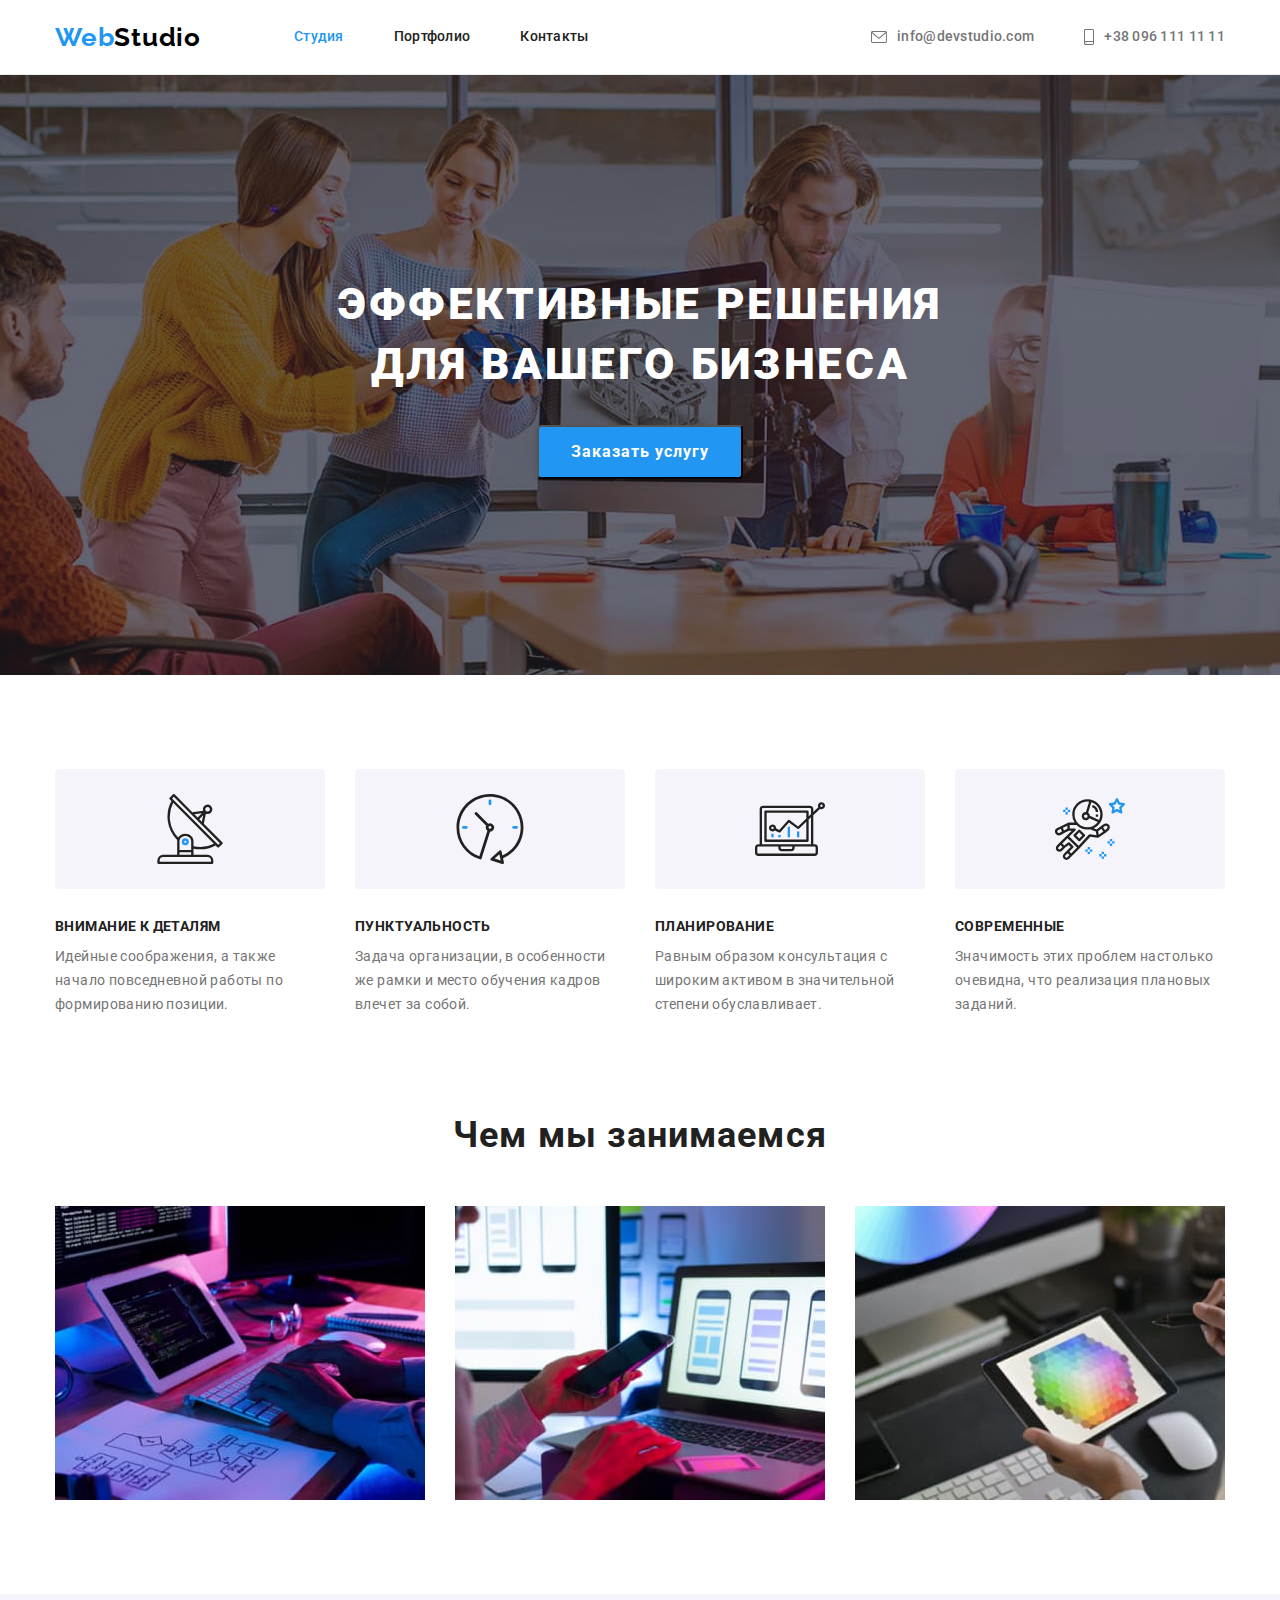
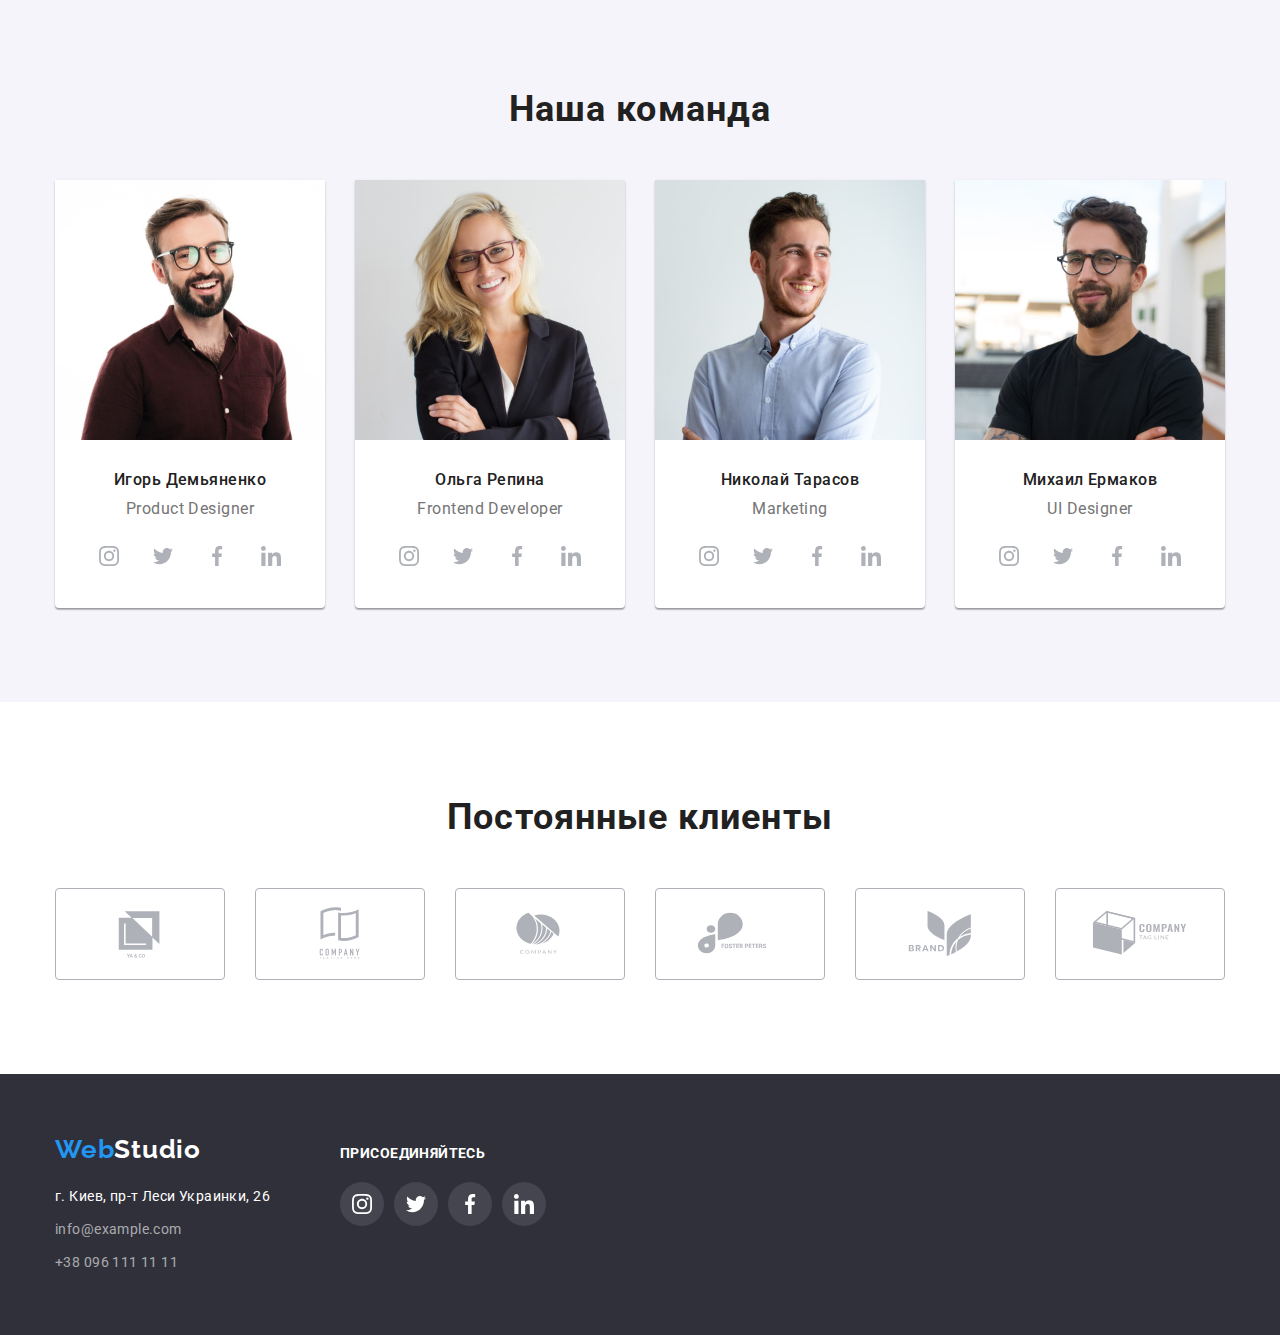
==== index.html @ 3f18d4ec "hw-5+" ====
<!DOCTYPE html>
<html lang="ru">
  <head>
    <meta charset="UTF-8" />
    <meta http-equiv="X-UA-Compatible" content="IE=edge" />
    <meta name="viewport" content="width=device-width, initial-scale=1.0" />
    <title>Главная</title>
    <link
      rel="stylesheet"
      href="https://cdnjs.cloudflare.com/ajax/libs/modern-normalize/1.1.0/modern-normalize.min.css"
    />
    <link rel="stylesheet" href="./css/styles.css" />
    <link rel="preconnect" href="https://fonts.googleapis.com" />
    <link rel="preconnect" href="https://fonts.gstatic.com" crossorigin />
    <link
      href="https://fonts.googleapis.com/css2?family=Raleway:wght@700&family=Roboto:wght@400;500;700;900&display=swap"
      rel="stylesheet"
    />
  </head>

  <body>
    <header class="header">
      <div class="container cont-header">
        <a class="logo-header" href=""
          ><span class="logo-web">Web</span>Studio</a
        >
        <nav>
          <ul class="menu-nav list">
            <li class="nav-item"><a href="" class="link current">Студия</a></li>
            <li class="nav-item">
              <a href="./portfolio.html" class="link ">Портфолио</a>
            </li>
            <li class="nav-item"><a href="" class="link">Контакты</a></li>
          </ul>
        </nav>
        <ul class="contacts list">
          <li class="nav-item">
            <a href="mailto:info@devstudio.com" class="link">
              <svg class="contacts-item" width="16" height="12">
                <use href="./images/icons.svg#icon-envelope"></use>
              </svg>
              info@devstudio.com</a
            >
          </li>
          <li class="nav-item">
            <a href="tel:+380961111111" class="link">
              <svg class="contacts-item" width="10" height="16">
                <use href="./images/icons.svg#icon-smartphone"></use>
              </svg>

              +38 096 111 11 11</a
            >
          </li>
        </ul>
      </div>
    </header>

    <main>
      <!-- Section-1 (Herro) -->
      <section class="section herro">
        <h1 class="herro-title">
          Эффективные решения<br />
          для вашего бизнеса
        </h1>
        <button type="button" class="button-order">Заказать услугу</button>
      </section>

      <!-- Section-2 -->
      <section class="section">
        <div class="container">
          <!-- <h2>Особенности</h2> -->
          <ul class="feature list">
            <li class="item antenna">
              <div class="feature-logo">
                <svg width="70" height="70">
                  <use href="./images/icons.svg#icon-antenna-1"></use>
                </svg>
              </div>
              <h3 class="feature-title">Внимание к деталям</h3>
              <p class="feature-text">
                Идейные соображения, а также начало повседневной работы по
                формированию позиции.
              </p>
            </li>
            <li class="item clock">
              <div class="feature-logo">
                <svg width="70" height="70">
                  <use href="./images/icons.svg#icon-clock-1"></use>
                </svg>
              </div>
              <h3 class="feature-title">Пунктуальность</h3>
              <p class="feature-text">
                Задача организации, в особенности же рамки и место обучения
                кадров влечет за собой.
              </p>
            </li>
            <li class="item diagram">
              <div class="feature-logo">
                <svg width="70" height="70">
                  <use href="./images/icons.svg#icon-diagram-1"></use>
                </svg>
              </div>
              <h3 class="feature-title">Планирование</h3>
              <p class="feature-text">
                Равным образом консультация с широким активом в значительной
                степени обуславливает.
              </p>
            </li>
            <li class="item astronaut">
              <div class="feature-logo">
                <svg width="70" height="70">
                  <use href="./images/icons.svg#icon-astronaut-1"></use>
                </svg>
              </div>
              <h3 class="feature-title">Современные</h3>
              <p class="feature-text">
                Значимость этих проблем настолько очевидна, что реализация
                плановых заданий.
              </p>
            </li>
          </ul>
        </div>
      </section>

      <!-- Section-3 -->
      <section class="section-our-work section">
        <div class="container">
          <h2 class="our-work-title">Чем мы занимаемся</h2>
          <ul class="our-work list">
            <li class="item">
              <img
                class="img"
                src="./images/box-1.jpg"
                alt="Разработка проектов"
                width="370"
                height="294"
              />
            </li>
            <li class="item">
              <img
                class="img"
                src="./images/box-2.jpg"
                alt="Адаптивная верстка"
                width="370"
                height="294"
              />
            </li>
            <li class="item">
              <img
                class="img"
                src="./images/box-3.jpg"
                alt="Стильный дизайн"
                width="370"
                height="294"
              />
            </li>
          </ul>
        </div>
      </section>

      <!-- Section-4 -->
      <section class="section our-team">
        <div class="container">
          <h2 class="team-title">Наша команда</h2>
          <ul class="team list">
            <li class="item">
              <img
                class="foto"
                src="./images/igor-demyanenko.jpg"
                alt="Игорь Демьяненко"
                width="270"
                height="260"
              />
              <div class="team-info">
                <h3 class="full-name">Игорь Демьяненко</h3>
                <p lang="en" class="post">Product Designer</p>
                <ul class="soc list">
                  <li class="soc-link">
                    <a href="">
                      <svg width="20" height="20">
                        <use
                          href="./images/icons.svg#icon-instagram-2"
                        ></use>
                      </svg>
                    </a>
                  </li>
                  <li class="soc-link">
                    <a href="">
                      <svg width="20" height="20">
                        <use
                          href="./images/icons.svg#icon-twitter-1"
                        ></use>
                      </svg>
                    </a>
                  </li>
                  <li class="soc-link">
                    <a href="">
                      <svg width="20" height="20">
                        <use
                          href="./images/icons.svg#icon-facebook-1"
                        ></use>
                      </svg>
                    </a>
                  </li>
                  <li class="soc-link">
                    <a href="">
                      <svg width="20" height="20">
                        <use
                          href="./images/icons.svg#icon-linkedin-1"
                        ></use>
                      </svg>
                    </a>
                  </li>
                </ul>
              </div>
            </li>
            <li class="item">
              <img
                class="foto"
                src="./images/olga-repina.jpg"
                alt="Ольга Репина"
                width="270"
                height="260"
              />
              <div class="team-info">
                <h3 class="full-name">Ольга Репина</h3>
                <p lang="en" class="post">Frontend Developer</p>
                <ul class="soc list">
                  <li class="soc-link">
                    <a href="">
                      <svg width="20" height="20">
                        <use
                          href="./images/icons.svg#icon-instagram-2"
                        ></use>
                      </svg>
                    </a>
                  </li>
                  <li class="soc-link">
                    <a href="">
                      <svg width="20" height="20">
                        <use
                          href="./images/icons.svg#icon-twitter-1"
                        ></use>
                      </svg>
                    </a>
                  </li>
                  <li class="soc-link">
                    <a href="">
                      <svg width="20" height="20">
                        <use
                          href="./images/icons.svg#icon-facebook-1"
                        ></use>
                      </svg>
                    </a>
                  </li>
                  <li class="soc-link">
                    <a href="">
                      <svg width="20" height="20">
                        <use
                          href="./images/icons.svg#icon-linkedin-1"
                        ></use>
                      </svg>
                    </a>
                  </li>
                </ul>
              </div>
            </li>
            <li class="item">
              <img
                class="foto"
                src="./images/nikolai-tarasov.jpg"
                alt="Николай Тарасов"
                width="270"
                height="260"
              />
              <div class="team-info">
                <h3 class="full-name">Николай Тарасов</h3>
                <p lang="en" class="post">Marketing</p>
                <ul class="soc list">
                  <li class="soc-link">
                    <a href="">
                      <svg width="20" height="20">
                        <use
                          href="./images/icons.svg#icon-instagram-2"
                        ></use>
                      </svg>
                    </a>
                  </li>
                  <li class="soc-link">
                    <a href="">
                      <svg width="20" height="20">
                        <use
                          href="./images/icons.svg#icon-twitter-1"
                        ></use>
                      </svg>
                    </a>
                  </li>
                  <li class="soc-link">
                    <a href="">
                      <svg width="20" height="20">
                        <use
                          href="./images/icons.svg#icon-facebook-1"
                        ></use>
                      </svg>
                    </a>
                  </li>
                  <li class="soc-link">
                    <a href="">
                      <svg width="20" height="20">
                        <use
                          href="./images/icons.svg#icon-linkedin-1"
                        ></use>
                      </svg>
                    </a>
                  </li>
                </ul>
              </div>
            </li>
            <li class="item">
              <img
                class="foto"
                src="./images/mikhail-ermakov.jpg"
                alt="Михаил Ермаков"
                width="270"
                height="260"
              />
              <div class="team-info">
                <h3 class="full-name">Михаил Ермаков</h3>
                <p lang="en" class="post">UI Designer</p>
                <ul class="soc list">
                  <li class="soc-link">
                    <a href="">
                      <svg width="20" height="20">
                        <use
                          href="./images/icons.svg#icon-instagram-2"
                        ></use>
                      </svg>
                    </a>
                  </li>
                  <li class="soc-link">
                    <a href="">
                      <svg width="20" height="20">
                        <use
                          href="./images/icons.svg#icon-twitter-1"
                        ></use>
                      </svg>
                    </a>
                  </li>
                  <li class="soc-link">
                    <a href="">
                      <svg width="20" height="20">
                        <use
                          href="./images/icons.svg#icon-facebook-1"
                        ></use>
                      </svg>
                    </a>
                  </li>
                  <li class="soc-link">
                    <a href="">
                      <svg width="20" height="20">
                        <use
                          href="./images/icons.svg#icon-linkedin-1"
                        ></use>
                      </svg>
                    </a>
                  </li>
                </ul>
              </div>
            </li>
          </ul>
        </div>
      </section>

      <!-- Section-5 -->
      <section class="section-clients section">
        <div class="container">
          <h2 class="clients-title">Постоянные клиенты</h2>
          <ul class="clients list">
            <li class="clients-item">
              <a href="">
                <svg width="106" height="60">
                  <use href="./images/icons.svg#icon-Logo"></use>
                </svg>
              </a>
            </li>
            <li class="clients-item">
              <a href=""
                ><svg width="106" height="60">
                  <use href="./images/icons.svg#icon-Logo-1"></use></svg
              ></a>
            </li>
            <li class="clients-item">
              <a href=""
                ><svg width="106" height="60">
                  <use href="./images/icons.svg#icon-Logo-2"></use></svg
              ></a>
            </li>
            <li class="clients-item">
              <a href=""
                ><svg width="106" height="60">
                  <use href="./images/icons.svg#icon-Logo-3"></use></svg
              ></a>
            </li>
            <li class="clients-item">
              <a href=""
                ><svg width="106" height="60">
                  <use href="./images/icons.svg#icon-Logo-4"></use></svg
              ></a>
            </li>
            <li class="clients-item">
              <a href=""
                ><svg width="106" height="60">
                  <use href="./images/icons.svg#icon-Logo-5"></use></svg
              ></a>
            </li>
          </ul>
        </div>
      </section>
    </main>

    <footer class="footer">
      <div class="container">
        <div class="footer-logo-adress">
        <a class="logo-footer" href="#"
          ><span class="logo-web">Web</span>Studio</a
        >

        <address class="address">
          <ul class="list">
            <li class="item">
              <a
                href="https://goo.gl/maps/aoRDH4f9vQqKzGvZ9"
                target="_blank"
                class="footer-address"
                >г. Киев, пр-т Леси Украинки, 26</a
              >
            </li>
            <li class="item">
              <a href="mailto:info@example.com" class="footer-contacts"
                >info@example.com</a
              >
            </li>
            <li class="item">
              <a href="tel:+380961111111" class="footer-contacts"
                >+38 096 111 11 11</a
              >
            </li>
          </ul>
        </address>
</div>
        <!-- Подписка на соц сети -->
        <div class="footer-soc">
          <h3 class="footer-soc-title">присоединяйтесь</h3>
          <ul class="soc list">
                  <li class="soc-link">
                    <a href="">
                      <svg width="20" height="20">
                        <use
                          href="./images/icons.svg#icon-instagram-2"
                        ></use>
                      </svg>
                    </a>
                  </li>
                  <li class="soc-link">
                    <a href="">
                      <svg width="20" height="20">
                        <use
                          href="./images/icons.svg#icon-twitter-1"
                        ></use>
                      </svg>
                    </a>
                  </li>
                  <li class="soc-link">
                    <a href="">
                      <svg width="20" height="20">
                        <use
                          href="./images/icons.svg#icon-facebook-1"
                        ></use>
                      </svg>
                    </a>
                  </li>
                  <li class="soc-link">
                    <a href="">
                      <svg width="20" height="20">
                        <use
                          href="./images/icons.svg#icon-linkedin-1"
                        ></use>
                      </svg>
                    </a>
                  </li>
                </ul>
        </div>
      </div>
    </footer>
  </body>
</html>
---- css/styles.css ----
:root {
    --primary-text-color: #212121;
    --accent-text-color: #2196F3;
    --second-text-color: #757575;
    --primary-background-color: #FFFFFF;
    --accent-background-color: #2196F3;
    --button-primary-background: #F5F4FA;
    --footer-background-color: #2F303A;
}

body {
    font-family: 'Roboto', sans-serif; 
    font-size: 14px;
    background-color: var(--primary-background-color);
    color: var(--primary-text-color)
}

.container {
width: 1200px;
margin: 0 auto;
padding: 0 15px;

/* outline: 2px solid salmon; */
}

h1, h2, h3, h4, h5, p {
    margin: 0;
    padding: 0;
}

.list {
    list-style: none;
    padding: 0;
    margin: 0;
}
/* Header */
.header {
    border-bottom: 1px solid #ECECEC;
}
.cont-header {
    display: flex;
    align-items: center;
}

/* Logo */
.logo-header, .logo-footer {
    text-decoration: none;
    font-family: 'Raleway', sans-serif;
    font-weight: 700;
    font-size: 26px;
    line-height: 1.19;
    letter-spacing: 0.03em;
}
.logo-header {
    color: #000000;
    margin-right: 93px;
}
.logo-footer {
    color: #FFFFFF;
    display: inline-block;
    margin-bottom: 20px;
}
.logo-web {
    color: var(--accent-text-color);
}

/* Menu nav + Contacts*/
.menu-nav, .contacts {
    display: flex;
}
.contacts {
    margin-left: auto;
}
.menu-nav .link, .contacts .link {
    display: inline-flex;
    padding-top: 29px;
    padding-bottom: 29px;
    
    text-decoration: none;
    color: var(--primary-text-color);
    font-weight: 500;
    line-height: 1.14;
    letter-spacing: 0.02em;
}
.menu-nav .link.current {
    color: var(--accent-text-color);
}

.menu-nav .link:hover, .menu-nav .link:focus, .contacts .link:hover, .contacts .link:focus, .contacts-item:hover, .contacts-item:focus{
    color: var(--accent-text-color);
}
.contacts .link {
    color: var(--second-text-color);
}
.nav-item:not(:last-child) {
    margin-right: 50px;
}
.nav-item {
    align-items: center;
}

.contacts-item {
    margin: auto 10px auto 0;
    fill: currentColor;
}

/* Section */
.section {
    padding: 94px 0;
}

/* Herro */
.section.herro {
background-color: var(--footer-background-color);
background-image: linear-gradient(rgba(47, 48, 58, 0.4),rgba(47, 48, 58, 0.4)
),
url('../images/hero.jpg');
margin: 0 auto;
background-position: center;
height: 600px;
max-width: 1600px;
text-align: center;
padding-top: 200px;
padding-bottom: 200px;
}
.herro-title {
    font-weight: 900;
    font-size: 44px;
    line-height: 1.36;
    letter-spacing: 0.06em;
    color: #FFFFFF;
    text-transform: uppercase;
    margin-top: 0;
    margin-bottom: 30px;
}

/* Feature */
.feature {
    display: flex;
    justify-content: space-between;    
}

.feature .item {
    width: 270px;
}
.feature-logo {
    margin-bottom: 30px;
    display: inline-flex;
    width: 270px;
    height: 120px;
    background-color: var(--button-primary-background);
    border-radius: 4px;
    align-items: center;
    justify-content: center;
}


.feature .item:not(:last-child) {
    margin-right: 30px;
}

.feature-title {
    font-weight: 700;
    font-size: 14px;
    line-height: 1.14;
    letter-spacing: 0.03em;
    text-transform: uppercase;
    margin-bottom: 10px;
}

.feature-text {
    min-height: 75px;
    font-weight: 400;
    line-height: 1.71;
    letter-spacing: 0.03em;
    color: var(--second-text-color);
}

/* Our-work */
.section-our-work {
    padding-top: 0;
}
.our-work .img {
    display: block;
    max-width: 100%;
    height: auto;
}
.our-work {
    display: flex;
    justify-content: space-between;
}
.our-work > .item:not(:last-child) {
    margin-right: 30px;
}

.our-work-title, .team-title, .clients-title {
    font-weight: 700;
    font-size: 36px;
    line-height: 1.17;
    text-align: center;
    letter-spacing: 0.03em;
    margin-bottom: 50px;
}

/* Our-team */
.our-team {
    background-color: #F5F4FA;
    justify-content: space-between;
}
.team {
    display: flex;
}
.our-team .item {
    background: #FFFFFF;
    box-shadow: 0px 1px 3px rgba(0, 0, 0, 0.12),
    0px 1px 1px rgba(0, 0, 0, 0.14),
    0px 2px 1px rgba(0, 0, 0, 0.2);
    border-radius: 0px 0px 4px 4px;
}
.our-team .item:not(:last-child) {
margin-right: 30px;
}
.our-team .foto {
    display: block;
    max-width: 100%;
    height: auto;
}

.full-name, .post {
    font-weight: 500;
    font-size: 16px;
    line-height: 1.19;
    text-align: center;
    letter-spacing: 0.03em;
    margin-bottom: 10px;
}
.post {
    font-weight: 400;
    color: var(--second-text-color);
    margin-bottom: 16px;
}
.team-info {
    padding: 30px 0;
}
.soc {
    display: flex;
    justify-content: center;
    
}

.soc-link a{
    display: inline-flex;    
    width: 44px;
    height: 44px;
    /* outline: 1px solid tomato; */
    border-radius: 50%;
    justify-content: center;
    align-items: center;
    fill: #afb1b8;
}
.soc-link a:hover, .soc-link a:focus{
    background-color: var(--accent-background-color);
    fill: #FFFFFF;
}

.soc-link:not(:last-child) {
    margin-right: 10px;
}

/* Clients */
.clients {
    display: flex;
    justify-content:space-between;

}

.clients-item a {
    display: inline-flex;
    width: 170px;
    height: 92px;
    border: 1px solid #AFB1B8;
    box-sizing: border-box;
    border-radius: 4px;
    justify-content: center;
    align-items: center;
    fill: #afb1b8;
}
.clients-item a:hover, .clients-item a:focus{
fill: var(--accent-text-color);
border-color: var(--accent-text-color);
}

.clients-item:not(:last-child){
    margin-right: 30px;
}

/* Portfolio */
.examples {
    box-sizing: border-box;
    display: flex;
    flex-wrap: wrap;
}

.examples .item {
    width: calc((100% - 60px) / 3);
    margin-right: 30px;
    margin-bottom: 30px;

    /* border: 1px solid #EEEEEE; */
}
.examples .img {
    display: block;
    max-width: 100%;
    height: auto;
}
.examples .item:hover, .examples .item:focus {
    box-sizing: border-box;
    box-shadow: 0px 1px 1px rgba(0, 0, 0, 0.12),
    0px 4px 4px rgba(0, 0, 0, 0.06),
    1px 4px 6px rgba(0, 0, 0, 0.16);
}

.examples-title {
    padding: 20px 24px;
    border-top: 0;
    border-left: 1px solid #EEEEEE;
    border-right: 1px solid #EEEEEE;
    border-bottom: 1px solid #EEEEEE;
}
.examples .item:nth-child(3n) {
    margin-right: 0;
}
.examples .item:nth-last-child(-n + 3) {
    margin-bottom: 0;
}

.work-examples {
    text-decoration: none;
    box-sizing: border-box;
   }

.work-examples-project {
    margin-bottom: 4px;
    font-weight: 700;
    font-size: 18px;
    line-height: 2;
    letter-spacing: 0.06em;
    color: var(--primary-text-color);
}
.work-examples-type {
    font-size: 16px;
    line-height: 1.88;
    letter-spacing: 0.03em;
    color: var(--second-text-color);
}

/* Button */
.btm-works {
    display: flex;
    justify-content: center;
    margin-bottom: 50px;
}
.btm-works > .item:not(:last-child) {
margin-right: 8px;
}

.button-filter {
    color: var(--primary-text-color);
    background-color: var(--button-primary-background);
    font-family: inherit;
    font-weight: 500;
    font-size: 16px;
    line-height: 1.62;
    text-align: center;
    letter-spacing: 0.03em;
    cursor: pointer;
    
    padding: 6px 22px;
    border-radius: 4px;
    display: inline-block;
    
    height: 38px;
    border: 1px solid transparent;
       
}
.button-filter:hover, .button-filter:focus {
    color: #FFFFFF;
    background-color: var(--accent-background-color);
    box-shadow: 0px 2px 2px 0px rgba(0, 0, 0, 0.12);
    
    box-shadow: 0px 1px 2px 0px rgba(0, 0, 0, 0.08);
    
    box-shadow: 0px 3px 1px 0px rgba(0, 0, 0, 0.1);
}

.button-order {
    font-family: inherit;
    font-weight: 700;
    font-size: 16px;
    line-height: 1.88;
    align-items: center;
    text-align: center;
    letter-spacing: 0.06em;
    color: #FFFFFF;
    background-color: var(--accent-background-color);
    cursor: pointer;

    padding: 10px 32px;
    box-shadow: 0px 4px 4px rgba(0, 0, 0, 0.15);
    border-radius: 4px;
}
.button-order:hover, .button-order:focus {
    background-color: #188CE8;
}

/* Footer */
.footer {
    background-color: var(--footer-background-color);
    padding: 60px 0;
}
.address {
    font-style: normal;
    line-height: 1.71;
    letter-spacing: 0.03em;
}
.footer-address, .footer-contacts {
    text-decoration: none;
    color: #FFFFFF;
    display: inline-block;
}
.address .item:not(:last-child) {
    margin-bottom: 9px;
}
.footer-contacts {
    color: rgba(255, 255, 255, 0.6);
}
.footer-contacts:hover, .footer-contacts:focus {
    color: var(--accent-text-color);
}

.footer-logo-adress {
    display: inline-block;
    margin-right: 70px;
}
.footer-soc {
    display: inline-block;
    position: absolute;
    
}
.footer-soc-title {
    color: var(--primary-background-color);
    text-transform: uppercase;
    font-weight: 700;
    font-size: 14px;
    line-height: 1.14;
    letter-spacing: 0.03em;
    margin: 12px 0 20px 0;
}
.footer-soc .soc a {
    fill: white;
    background-color: rgba(255, 255, 255, 0.1);
}
.footer-soc .soc a:hover, .footer-soc .soc a:focus {
    background-color:var(--accent-text-color);
}
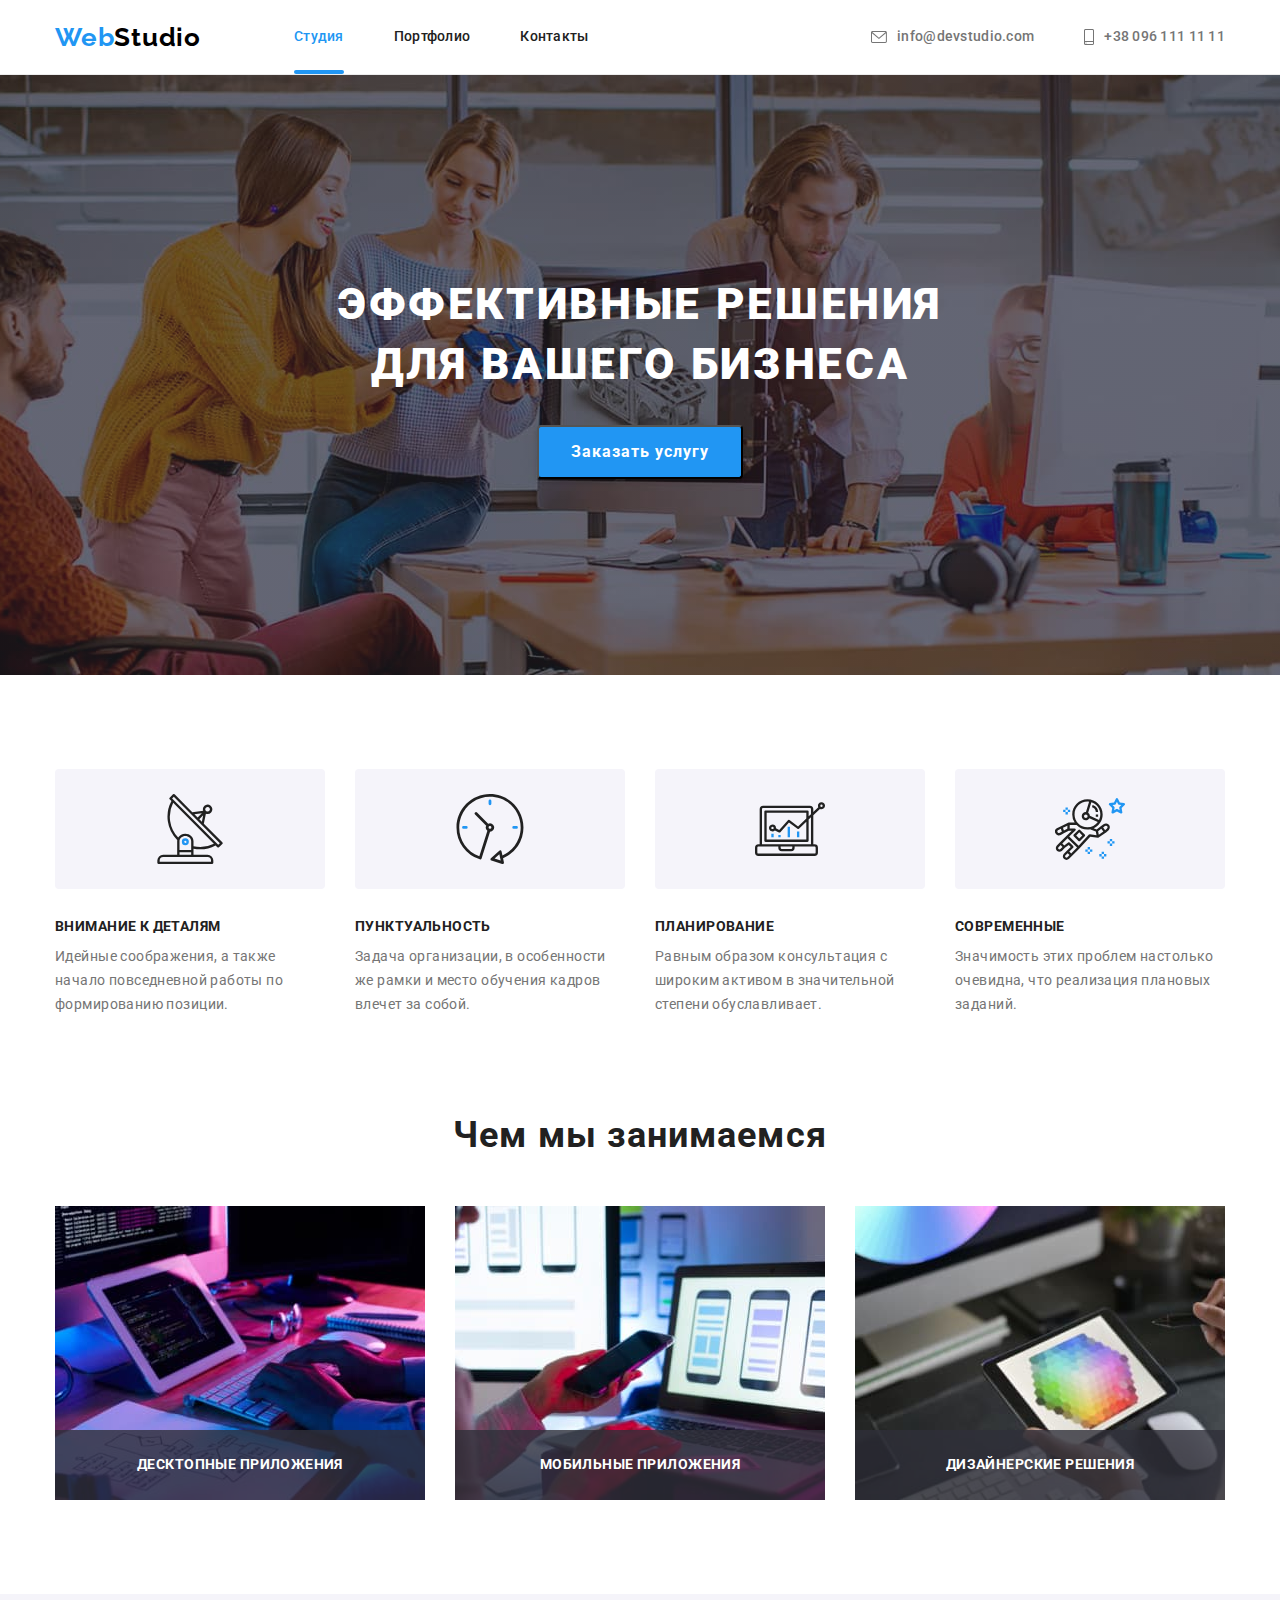
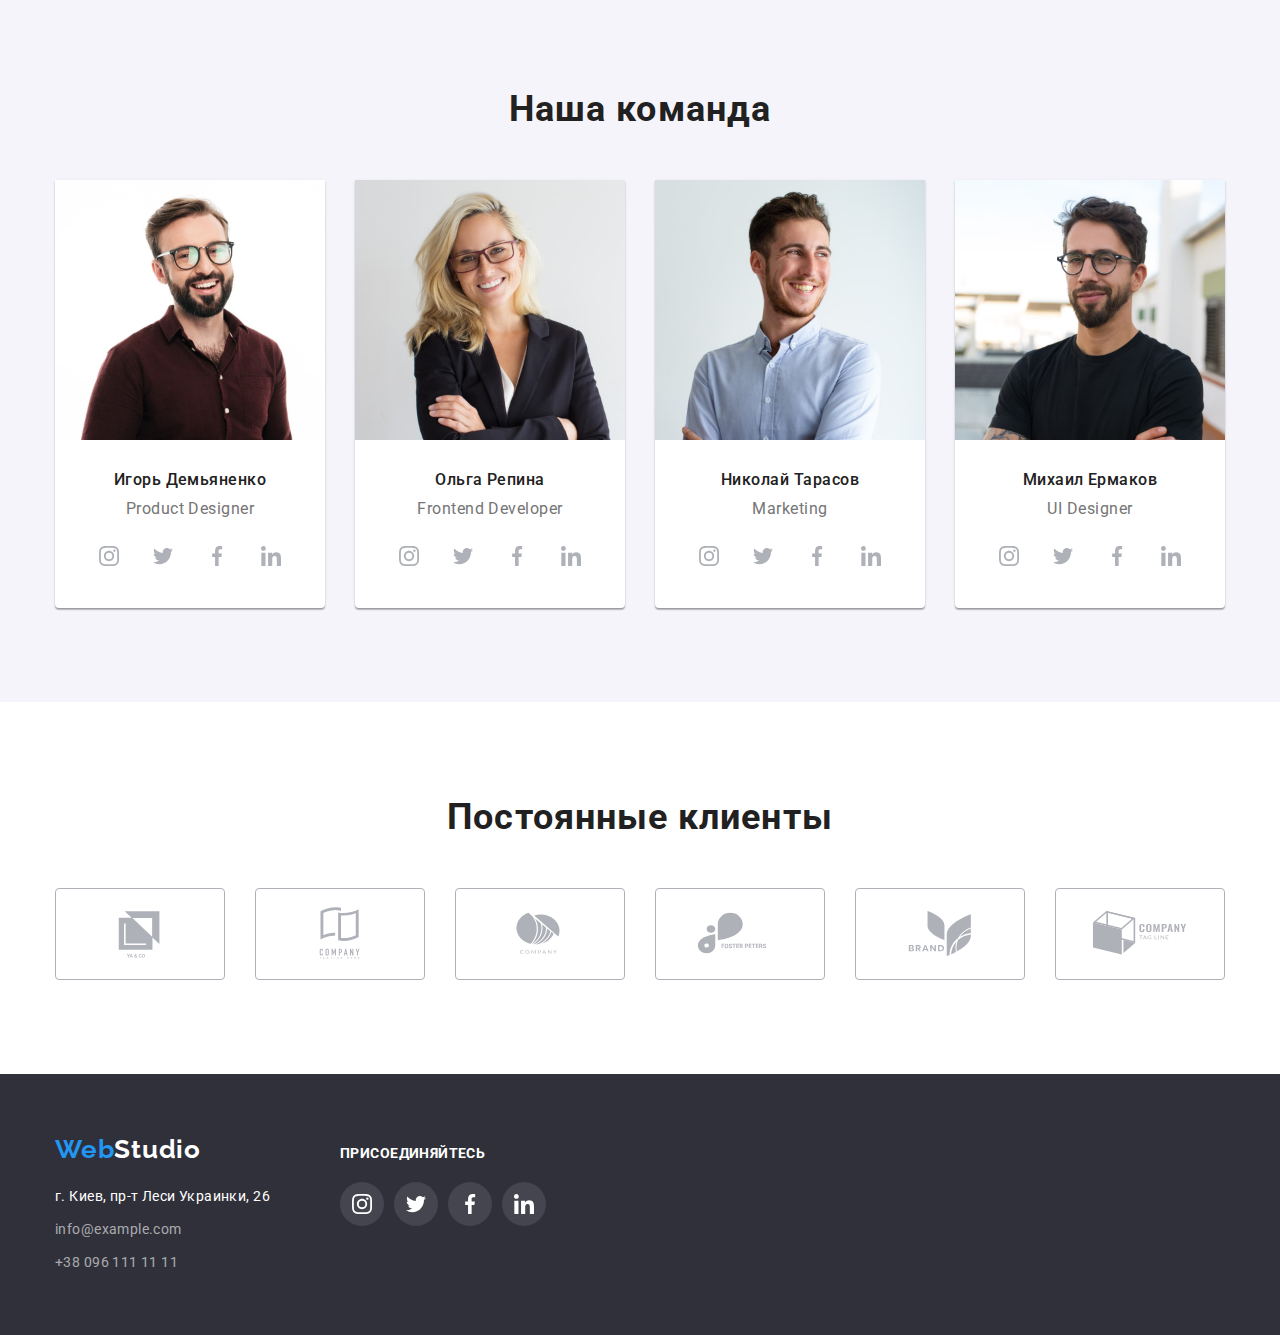
==== commit 3e4a6d7b: "ok" ====
--- a/index.html
+++ b/index.html
@@ -28,7 +28,7 @@
           <ul class="menu-nav list">
             <li class="nav-item"><a href="" class="link current">Студия</a></li>
             <li class="nav-item">
-              <a href="./portfolio.html" class="link ">Портфолио</a>
+              <a href="./portfolio.html" class="link">Портфолио</a>
             </li>
             <li class="nav-item"><a href="" class="link">Контакты</a></li>
           </ul>
@@ -62,7 +62,7 @@
           Эффективные решения<br />
           для вашего бизнеса
         </h1>
-        <button type="button" class="button-order">Заказать услугу</button>
+        <button type="button" class="button-order" data-modal-open>Заказать услугу</button>
       </section>
 
       <!-- Section-2 -->
@@ -131,28 +131,37 @@
               <img
                 class="img"
                 src="./images/box-1.jpg"
-                alt="Разработка проектов"
+                alt="Десктопные приложения"
                 width="370"
                 height="294"
               />
+              <div class="work-title">
+                Десктопные приложения
+              </div>
             </li>
             <li class="item">
               <img
                 class="img"
                 src="./images/box-2.jpg"
-                alt="Адаптивная верстка"
+                alt="Мобильные приложения"
                 width="370"
                 height="294"
               />
+              <div class="work-title">
+                Мобильные приложения
+              </div>
             </li>
             <li class="item">
               <img
                 class="img"
                 src="./images/box-3.jpg"
-                alt="Стильный дизайн"
+                alt="Дизайнерские решения"
                 width="370"
                 height="294"
               />
+              <div class="work-title">
+                Дизайнерские решения
+              </div>
             </li>
           </ul>
         </div>
@@ -178,36 +187,28 @@
                   <li class="soc-link">
                     <a href="">
                       <svg width="20" height="20">
-                        <use
-                          href="./images/icons.svg#icon-instagram-2"
-                        ></use>
-                      </svg>
-                    </a>
-                  </li>
-                  <li class="soc-link">
-                    <a href="">
-                      <svg width="20" height="20">
-                        <use
-                          href="./images/icons.svg#icon-twitter-1"
-                        ></use>
-                      </svg>
-                    </a>
-                  </li>
-                  <li class="soc-link">
-                    <a href="">
-                      <svg width="20" height="20">
-                        <use
-                          href="./images/icons.svg#icon-facebook-1"
-                        ></use>
-                      </svg>
-                    </a>
-                  </li>
-                  <li class="soc-link">
-                    <a href="">
-                      <svg width="20" height="20">
-                        <use
-                          href="./images/icons.svg#icon-linkedin-1"
-                        ></use>
+                        <use href="./images/icons.svg#icon-instagram-2"></use>
+                      </svg>
+                    </a>
+                  </li>
+                  <li class="soc-link">
+                    <a href="">
+                      <svg width="20" height="20">
+                        <use href="./images/icons.svg#icon-twitter-1"></use>
+                      </svg>
+                    </a>
+                  </li>
+                  <li class="soc-link">
+                    <a href="">
+                      <svg width="20" height="20">
+                        <use href="./images/icons.svg#icon-facebook-1"></use>
+                      </svg>
+                    </a>
+                  </li>
+                  <li class="soc-link">
+                    <a href="">
+                      <svg width="20" height="20">
+                        <use href="./images/icons.svg#icon-linkedin-1"></use>
                       </svg>
                     </a>
                   </li>
@@ -229,36 +230,28 @@
                   <li class="soc-link">
                     <a href="">
                       <svg width="20" height="20">
-                        <use
-                          href="./images/icons.svg#icon-instagram-2"
-                        ></use>
-                      </svg>
-                    </a>
-                  </li>
-                  <li class="soc-link">
-                    <a href="">
-                      <svg width="20" height="20">
-                        <use
-                          href="./images/icons.svg#icon-twitter-1"
-                        ></use>
-                      </svg>
-                    </a>
-                  </li>
-                  <li class="soc-link">
-                    <a href="">
-                      <svg width="20" height="20">
-                        <use
-                          href="./images/icons.svg#icon-facebook-1"
-                        ></use>
-                      </svg>
-                    </a>
-                  </li>
-                  <li class="soc-link">
-                    <a href="">
-                      <svg width="20" height="20">
-                        <use
-                          href="./images/icons.svg#icon-linkedin-1"
-                        ></use>
+                        <use href="./images/icons.svg#icon-instagram-2"></use>
+                      </svg>
+                    </a>
+                  </li>
+                  <li class="soc-link">
+                    <a href="">
+                      <svg width="20" height="20">
+                        <use href="./images/icons.svg#icon-twitter-1"></use>
+                      </svg>
+                    </a>
+                  </li>
+                  <li class="soc-link">
+                    <a href="">
+                      <svg width="20" height="20">
+                        <use href="./images/icons.svg#icon-facebook-1"></use>
+                      </svg>
+                    </a>
+                  </li>
+                  <li class="soc-link">
+                    <a href="">
+                      <svg width="20" height="20">
+                        <use href="./images/icons.svg#icon-linkedin-1"></use>
                       </svg>
                     </a>
                   </li>
@@ -280,36 +273,28 @@
                   <li class="soc-link">
                     <a href="">
                       <svg width="20" height="20">
-                        <use
-                          href="./images/icons.svg#icon-instagram-2"
-                        ></use>
-                      </svg>
-                    </a>
-                  </li>
-                  <li class="soc-link">
-                    <a href="">
-                      <svg width="20" height="20">
-                        <use
-                          href="./images/icons.svg#icon-twitter-1"
-                        ></use>
-                      </svg>
-                    </a>
-                  </li>
-                  <li class="soc-link">
-                    <a href="">
-                      <svg width="20" height="20">
-                        <use
-                          href="./images/icons.svg#icon-facebook-1"
-                        ></use>
-                      </svg>
-                    </a>
-                  </li>
-                  <li class="soc-link">
-                    <a href="">
-                      <svg width="20" height="20">
-                        <use
-                          href="./images/icons.svg#icon-linkedin-1"
-                        ></use>
+                        <use href="./images/icons.svg#icon-instagram-2"></use>
+                      </svg>
+                    </a>
+                  </li>
+                  <li class="soc-link">
+                    <a href="">
+                      <svg width="20" height="20">
+                        <use href="./images/icons.svg#icon-twitter-1"></use>
+                      </svg>
+                    </a>
+                  </li>
+                  <li class="soc-link">
+                    <a href="">
+                      <svg width="20" height="20">
+                        <use href="./images/icons.svg#icon-facebook-1"></use>
+                      </svg>
+                    </a>
+                  </li>
+                  <li class="soc-link">
+                    <a href="">
+                      <svg width="20" height="20">
+                        <use href="./images/icons.svg#icon-linkedin-1"></use>
                       </svg>
                     </a>
                   </li>
@@ -331,36 +316,28 @@
                   <li class="soc-link">
                     <a href="">
                       <svg width="20" height="20">
-                        <use
-                          href="./images/icons.svg#icon-instagram-2"
-                        ></use>
-                      </svg>
-                    </a>
-                  </li>
-                  <li class="soc-link">
-                    <a href="">
-                      <svg width="20" height="20">
-                        <use
-                          href="./images/icons.svg#icon-twitter-1"
-                        ></use>
-                      </svg>
-                    </a>
-                  </li>
-                  <li class="soc-link">
-                    <a href="">
-                      <svg width="20" height="20">
-                        <use
-                          href="./images/icons.svg#icon-facebook-1"
-                        ></use>
-                      </svg>
-                    </a>
-                  </li>
-                  <li class="soc-link">
-                    <a href="">
-                      <svg width="20" height="20">
-                        <use
-                          href="./images/icons.svg#icon-linkedin-1"
-                        ></use>
+                        <use href="./images/icons.svg#icon-instagram-2"></use>
+                      </svg>
+                    </a>
+                  </li>
+                  <li class="soc-link">
+                    <a href="">
+                      <svg width="20" height="20">
+                        <use href="./images/icons.svg#icon-twitter-1"></use>
+                      </svg>
+                    </a>
+                  </li>
+                  <li class="soc-link">
+                    <a href="">
+                      <svg width="20" height="20">
+                        <use href="./images/icons.svg#icon-facebook-1"></use>
+                      </svg>
+                    </a>
+                  </li>
+                  <li class="soc-link">
+                    <a href="">
+                      <svg width="20" height="20">
+                        <use href="./images/icons.svg#icon-linkedin-1"></use>
                       </svg>
                     </a>
                   </li>
@@ -421,76 +398,83 @@
     <footer class="footer">
       <div class="container">
         <div class="footer-logo-adress">
-        <a class="logo-footer" href="#"
-          ><span class="logo-web">Web</span>Studio</a
-        >
-
-        <address class="address">
-          <ul class="list">
-            <li class="item">
-              <a
-                href="https://goo.gl/maps/aoRDH4f9vQqKzGvZ9"
-                target="_blank"
-                class="footer-address"
-                >г. Киев, пр-т Леси Украинки, 26</a
-              >
-            </li>
-            <li class="item">
-              <a href="mailto:info@example.com" class="footer-contacts"
-                >info@example.com</a
-              >
-            </li>
-            <li class="item">
-              <a href="tel:+380961111111" class="footer-contacts"
-                >+38 096 111 11 11</a
-              >
-            </li>
-          </ul>
-        </address>
-</div>
+          <a class="logo-footer" href="#"
+            ><span class="logo-web">Web</span>Studio</a
+          >
+
+          <address class="address">
+            <ul class="list">
+              <li class="item">
+                <a
+                  href="https://goo.gl/maps/aoRDH4f9vQqKzGvZ9"
+                  target="_blank"
+                  class="footer-address"
+                  >г. Киев, пр-т Леси Украинки, 26</a
+                >
+              </li>
+              <li class="item">
+                <a href="mailto:info@example.com" class="footer-contacts"
+                  >info@example.com</a
+                >
+              </li>
+              <li class="item">
+                <a href="tel:+380961111111" class="footer-contacts"
+                  >+38 096 111 11 11</a
+                >
+              </li>
+            </ul>
+          </address>
+        </div>
         <!-- Подписка на соц сети -->
         <div class="footer-soc">
           <h3 class="footer-soc-title">присоединяйтесь</h3>
           <ul class="soc list">
-                  <li class="soc-link">
-                    <a href="">
-                      <svg width="20" height="20">
-                        <use
-                          href="./images/icons.svg#icon-instagram-2"
-                        ></use>
-                      </svg>
-                    </a>
-                  </li>
-                  <li class="soc-link">
-                    <a href="">
-                      <svg width="20" height="20">
-                        <use
-                          href="./images/icons.svg#icon-twitter-1"
-                        ></use>
-                      </svg>
-                    </a>
-                  </li>
-                  <li class="soc-link">
-                    <a href="">
-                      <svg width="20" height="20">
-                        <use
-                          href="./images/icons.svg#icon-facebook-1"
-                        ></use>
-                      </svg>
-                    </a>
-                  </li>
-                  <li class="soc-link">
-                    <a href="">
-                      <svg width="20" height="20">
-                        <use
-                          href="./images/icons.svg#icon-linkedin-1"
-                        ></use>
-                      </svg>
-                    </a>
-                  </li>
-                </ul>
+            <li class="soc-link">
+              <a href="">
+                <svg width="20" height="20">
+                  <use href="./images/icons.svg#icon-instagram-2"></use>
+                </svg>
+              </a>
+            </li>
+            <li class="soc-link">
+              <a href="">
+                <svg width="20" height="20">
+                  <use href="./images/icons.svg#icon-twitter-1"></use>
+                </svg>
+              </a>
+            </li>
+            <li class="soc-link">
+              <a href="">
+                <svg width="20" height="20">
+                  <use href="./images/icons.svg#icon-facebook-1"></use>
+                </svg>
+              </a>
+            </li>
+            <li class="soc-link">
+              <a href="">
+                <svg width="20" height="20">
+                  <use href="./images/icons.svg#icon-linkedin-1"></use>
+                </svg>
+              </a>
+            </li>
+          </ul>
         </div>
       </div>
     </footer>
+
+    <!-- Backrdop -->
+    <div class="backrdop is-hidden" data-modal>
+      <div class="modal">
+        <button class="button-backrdop-close" cla data-modal-close>
+          <img src="./images/close.svg" alt="Close" width="30" height="30">
+          
+        </button>
+        
+        
+        
+
+      </div>
+    </div>
+    <script src="./js/modal.js"></script>
   </body>
 </html>
--- a/css/styles.css
+++ b/css/styles.css
@@ -6,6 +6,7 @@
     --accent-background-color: #2196F3;
     --button-primary-background: #F5F4FA;
     --footer-background-color: #2F303A;
+    --transition-primary: 250ms cubic-bezier(0.4, 0, 0.2, 1);
 }
 
 body {
@@ -81,13 +82,32 @@
     font-weight: 500;
     line-height: 1.14;
     letter-spacing: 0.02em;
+    transition: color var(--transition-primary);
+}
+.nav-item {
+    position: relative;
 }
 .menu-nav .link.current {
     color: var(--accent-text-color);
 }
 
+.link.current::after {
+    content: '';
+    position: absolute;
+    left: 0;
+    bottom: 0;
+    width: 100%;
+    height: 4px;
+    border-radius: 2px;
+    background-color: var(--accent-background-color);
+
+    /* transform: scaleX(0);
+    transition: transform 1s; */
+}
+
 .menu-nav .link:hover, .menu-nav .link:focus, .contacts .link:hover, .contacts .link:focus, .contacts-item:hover, .contacts-item:focus{
     color: var(--accent-text-color);
+    
 }
 .contacts .link {
     color: var(--second-text-color);
@@ -102,6 +122,7 @@
 .contacts-item {
     margin: auto 10px auto 0;
     fill: currentColor;
+    transition: color var(--transition-primary);
 }
 
 /* Section */
@@ -189,6 +210,9 @@
     display: flex;
     justify-content: space-between;
 }
+.our-work .item {
+    position: relative;
+}
 .our-work > .item:not(:last-child) {
     margin-right: 30px;
 }
@@ -201,6 +225,26 @@
     letter-spacing: 0.03em;
     margin-bottom: 50px;
 }
+.work-title {
+    display: flex;
+    position: absolute;
+    left: 0;
+    bottom: 0;
+    height: 70px;
+    width: 100%;
+    background-color: rgba(47, 48, 58, 0.8);
+
+    font-weight: 700;
+    font-size: 14px;
+    line-height: 1.14;
+    text-align: center;
+    letter-spacing: 0.03em;
+    text-transform: uppercase;
+    color: #FFFFFF;
+    align-items: center;
+    justify-content: center;
+}
+
 
 /* Our-team */
 .our-team {
@@ -257,6 +301,7 @@
     justify-content: center;
     align-items: center;
     fill: #afb1b8;
+    transition: background-color var(--transition-primary), fill var(--transition-primary) ;
 }
 .soc-link a:hover, .soc-link a:focus{
     background-color: var(--accent-background-color);
@@ -284,6 +329,8 @@
     justify-content: center;
     align-items: center;
     fill: #afb1b8;
+    transition: border-color var(--transition-primary),
+    fill var(--transition-primary);
 }
 .clients-item a:hover, .clients-item a:focus{
 fill: var(--accent-text-color);
@@ -306,6 +353,7 @@
     margin-right: 30px;
     margin-bottom: 30px;
 
+    transition: box-sizing var(--transition-primary), box-shadow var(--transition-primary);
     /* border: 1px solid #EEEEEE; */
 }
 .examples .img {
@@ -333,12 +381,11 @@
 .examples .item:nth-last-child(-n + 3) {
     margin-bottom: 0;
 }
-
 .work-examples {
     text-decoration: none;
     box-sizing: border-box;
+   
    }
-
 .work-examples-project {
     margin-bottom: 4px;
     font-weight: 700;
@@ -353,6 +400,43 @@
     letter-spacing: 0.03em;
     color: var(--second-text-color);
 }
+.examples-bgr {
+    position: relative;
+    overflow: hidden;
+}
+.examples-animation {
+    position: absolute;
+    width: 100%;
+    height: 100%;
+    top: 0;
+    left: 0;
+    background-color: rgba(33, 150, 243, 0.9);
+    
+    opacity: 0;
+    transition: opacity var(--transition-primary), transform var(--transition-primary);
+    transform: translateY(100%);
+}
+.work-examples:hover .examples-animation,
+.work-examples:focus .examples-animation {
+    opacity: 1; 
+    transform: translateY(0);
+}
+.bgr-text {
+    font-weight: 400;
+    font-size: 18px;
+    line-height: 1.56;
+    letter-spacing: 0.03em;
+    color: var(--primary-background-color);
+
+    position: absolute;
+    top:50%;
+    left: 50%;
+    transform: translate(-50%, -50%);
+    width: 87%;
+    max-height: 57%;
+    
+}
+
 
 /* Button */
 .btm-works {
@@ -381,7 +465,7 @@
     
     height: 38px;
     border: 1px solid transparent;
-       
+    transition: color var(--transition-primary), background-color var(--transition-primary), box-shadow var(--transition-primary);
 }
 .button-filter:hover, .button-filter:focus {
     color: #FFFFFF;
@@ -391,6 +475,7 @@
     box-shadow: 0px 1px 2px 0px rgba(0, 0, 0, 0.08);
     
     box-shadow: 0px 3px 1px 0px rgba(0, 0, 0, 0.1);
+    
 }
 
 .button-order {
@@ -408,6 +493,8 @@
     padding: 10px 32px;
     box-shadow: 0px 4px 4px rgba(0, 0, 0, 0.15);
     border-radius: 4px;
+
+    transition: background-color var(--transition-primary);
 }
 .button-order:hover, .button-order:focus {
     background-color: #188CE8;
@@ -433,6 +520,7 @@
 }
 .footer-contacts {
     color: rgba(255, 255, 255, 0.6);
+    transition: color var(--transition-primary);
 }
 .footer-contacts:hover, .footer-contacts:focus {
     color: var(--accent-text-color);
@@ -459,7 +547,54 @@
 .footer-soc .soc a {
     fill: white;
     background-color: rgba(255, 255, 255, 0.1);
+    transition: background-color var(--transition-primary);
 }
 .footer-soc .soc a:hover, .footer-soc .soc a:focus {
     background-color:var(--accent-text-color);
 }
+
+/* Backrdop */
+.backrdop {
+    position: fixed;
+    top: 0;
+    left: 0;
+    width: 100%;
+    height: 100%;
+
+    background-color: rgba(0, 0, 0, 0.2);
+}
+.backrdop.is-hidden {
+    opacity: 0;
+    pointer-events: none;
+}
+
+.modal {
+    position: absolute;
+    top: 50%;
+    left: 50%;
+    transform: translate(-50%, -50%);
+    min-width: 528px;
+    min-height: 581px;
+    max-height: 600px;
+    overflow: auto; 
+    
+    padding: 33px;
+    background-color: var(--primary-background-color);
+    box-shadow: 0px 1px 3px rgba(0, 0, 0, 0.12),
+    0px 1px 1px rgba(0, 0, 0, 0.14),
+    0px 2px 1px rgba(0, 0, 0, 0.2);
+    border-radius: 4px;
+
+    
+}
+.button-backrdop-close {
+    display: flex;
+    position: absolute;
+    top: 0;
+    right: 0;
+    background-color: transparent;
+    border: none;
+    margin: 8px;
+    padding: 0;
+    cursor: pointer;
+}
